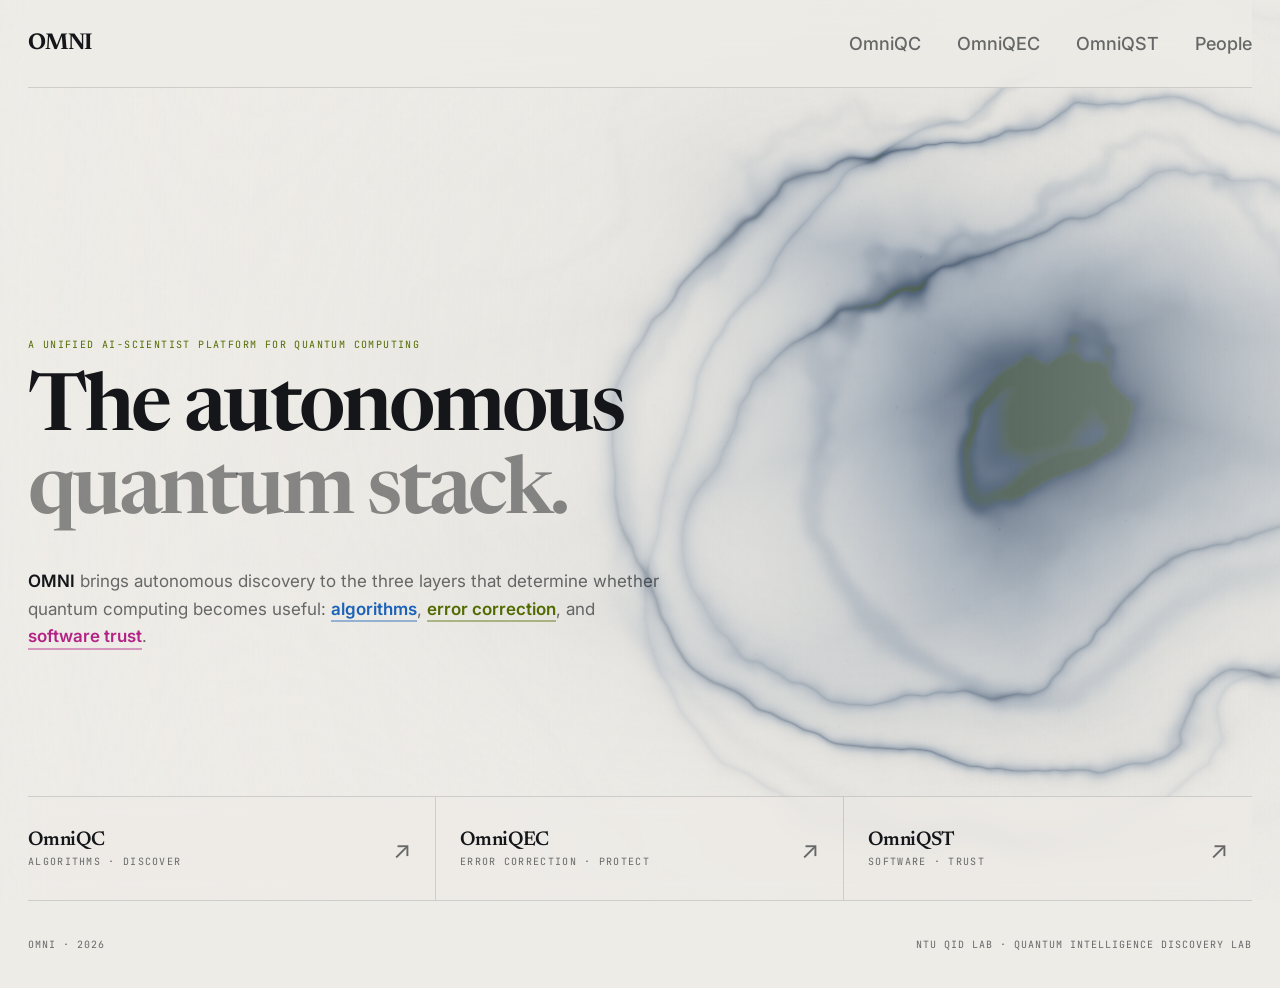
==== index.html @ 1444cb09 "2026-10-28" ====
<!DOCTYPE html>
<html lang="en">
<head>
<meta charset="utf-8">
<meta name="viewport" content="width=device-width, initial-scale=1">
<link rel="preconnect" href="https://fonts.googleapis.com">
<link rel="preconnect" href="https://fonts.gstatic.com" crossorigin>
<link href="https://fonts.googleapis.com/css2?family=Inter:wght@400;500;600;700;800&family=Inter+Tight:wght@400;500;600;700&family=JetBrains+Mono:wght@400;500;600&family=Newsreader:ital,opsz,wght@0,6..72,200..800;1,6..72,200..800&display=swap" rel="stylesheet">
<link rel="stylesheet" href="assets/omni.css">
<title>OMNI — The Autonomous Quantum Stack</title>
<meta name="description" content="OMNI is a unified platform for autonomous discovery across quantum algorithms, error correction, and trustworthy software.">
<meta name="theme-color" content="#eeece7">
<style>
/* index.html — front door only. Everything shared lives in assets/omni.css. */
#gl{position:fixed;inset:0;width:100%;height:100%;z-index:0;display:block}
.vignette{position:fixed;inset:0;pointer-events:none;z-index:1;background:
 radial-gradient(circle at 70% 42%,transparent 0 20%,rgba(238,236,231,.10) 46%,rgba(238,236,231,.72) 100%),
 linear-gradient(90deg,rgba(238,236,231,.94) 0%,rgba(238,236,231,.52) 44%,rgba(238,236,231,.06) 72%,rgba(238,236,231,.34) 100%)}
.noise{position:fixed;inset:0;z-index:2;pointer-events:none;opacity:.035;mix-blend-mode:multiply;
 background-image:url("data:image/svg+xml,%3Csvg viewBox='0 0 200 200' xmlns='http://www.w3.org/2000/svg'%3E%3Cfilter id='n'%3E%3CfeTurbulence type='fractalNoise' baseFrequency='.9' numOctaves='4' stitchTiles='stitch'/%3E%3C/filter%3E%3Crect width='100%25' height='100%25' filter='url(%23n)' opacity='.7'/%3E%3C/svg%3E")}
.shell{z-index:3}
nav{background:rgba(238,236,231,.72)}

.hero{height:calc(100vh - 88px);min-height:640px;position:relative;display:flex;align-items:center}
.hero-copy{width:min(1120px,87vw);transform:translateY(-2vh);will-change:transform}
h1{max-width:15ch}
.sub{font-size:clamp(15px,1.35vw,21px);line-height:1.6;max-width:700px;margin:38px 0 0 4px;
 color:var(--muted);transition:opacity .32s ease,transform .32s ease}
.sub b{color:var(--ink);font-weight:600}
.hero.tip-on .sub{opacity:0;transform:translateY(-8px)}
.sub .w{display:inline-block;opacity:0;transform:translateY(15px);
 animation:wordin .66s cubic-bezier(.2,.8,.2,1) forwards;animation-delay:calc(.40s + var(--i)*.03s)}
@keyframes wordin{to{opacity:1;transform:none}}
.sub .k{position:relative;color:var(--kc);font-weight:600;white-space:nowrap}
.sub .k:after{content:"";position:absolute;left:0;right:0;bottom:-3px;height:1.5px;background:var(--kc);
 opacity:.42;transform:scaleX(0);transform-origin:0 50%;
 animation:underin .7s cubic-bezier(.2,.8,.2,1) forwards;animation-delay:calc(1.05s + var(--ki)*.16s)}
@keyframes underin{to{transform:none}}
.sub .k.qc{--kc:#1b62b8}.sub .k.qec{--kc:#516b00}.sub .k.qst{--kc:#b32385}

.bottom-rail{position:absolute;bottom:0;left:0;right:0;height:104px;border-top:1px solid var(--hair);
 display:grid;grid-template-columns:1fr 1fr 1fr;backdrop-filter:blur(10px);background:rgba(238,236,231,.55)}
.pillar{padding:19px 24px 18px 0;border-right:1px solid var(--hair);display:flex;align-items:center;
 justify-content:space-between;transition:.35s cubic-bezier(.2,.8,.2,1);position:relative;overflow:hidden}
.pillar:before{content:"";position:absolute;inset:0;
 background:linear-gradient(90deg,transparent,color-mix(in srgb,var(--c,var(--accent)) 12%,transparent),transparent);
 transform:translateX(-120%);transition:.7s}
.pillar:hover:before{transform:translateX(120%)}
.pillar:nth-child(2),.pillar:nth-child(3){padding-left:24px}
.pillar:last-child{border-right:0}
.pillar .name{font-family:var(--display);font-size:20px;font-weight:600;letter-spacing:-.03em}
.pillar .desc{font:10px var(--mono);text-transform:uppercase;letter-spacing:.13em;color:var(--muted);margin-top:5px}
.pillar .arr{font-size:24px;color:var(--muted);transition:.3s}
.pillar:hover .arr{color:var(--c);transform:translate(4px,-4px)}
.pillar[data-c=qc]{--c:#1b62b8}.pillar[data-c=qec]{--c:#516b00}.pillar[data-c=qst]{--c:#b32385}
.pillar .line{display:none}
.bottom-rail.focus .pillar{opacity:.38}
.bottom-rail.focus .pillar.hot{opacity:1}
.pillar.hot .name{color:var(--c)}
.pillar.hot .arr{color:var(--c);transform:translate(4px,-4px)}

.rail-tip{position:absolute;left:0;bottom:118px;z-index:4;pointer-events:none;opacity:0;
 transform:translateY(12px);max-width:min(540px,42vw);
 transition:opacity .34s cubic-bezier(.2,.8,.2,1),transform .34s cubic-bezier(.2,.8,.2,1),left .5s cubic-bezier(.2,.8,.2,1)}
.rail-tip.on{opacity:1;transform:none}
.rail-tip q{quotes:none;display:block;font-family:var(--display);font-weight:600;
 font-size:clamp(26px,2.6vw,42px);line-height:1.1;letter-spacing:-.032em;color:var(--ink)}
.rail-tip em{font-style:normal;color:var(--tipc,var(--accent-ink))}

.reveal{opacity:0;transform:translateY(28px);animation:in 1.15s cubic-bezier(.17,.8,.2,1) forwards}
.d1{animation-delay:.12s}.d3{animation-delay:.36s}
@keyframes in{to{opacity:1;transform:none}}

footer{position:relative;z-index:3}

@media(min-width:851px) and (max-height:800px){
 h1{font-size:clamp(56px,6.6vw,96px)}
 .sub{margin-top:28px;font-size:clamp(15px,1.2vw,18px)}
 .eyebrow{margin-bottom:18px}
}
@media(max-width:850px){
 .hero{height:auto;min-height:auto;padding:72px 0 0;display:block}
 .hero-copy{width:100%;transform:none}
 h1{font-size:clamp(48px,13vw,92px)}
 .bottom-rail{position:static;height:auto;grid-template-columns:1fr;margin-top:56px;
  border-top:1px solid var(--hair);background:transparent;backdrop-filter:none}
 .pillar{padding:15px 0!important;border-right:0;border-bottom:1px solid var(--hair)}
 .pillar:last-child{border-bottom:0}
 .rail-tip{display:none}
 .pillar .line{display:block;font-size:12.5px;line-height:1.55;color:var(--muted);margin-top:7px;max-width:36ch}
}
</style>
</head>
<body class="p-home">
<canvas id="gl"></canvas>
<div class="vignette"></div>
<div class="noise"></div>

<div class="shell">
<nav>
  <a class="brand" href="index.html">OMNI</a>
  <div class="navlinks">
    <a href="omniqc.html">OmniQC</a>
    <a href="omniqec.html">OmniQEC</a>
    <a href="omniqst.html">OmniQST</a>
  <a href="people.html">People</a></div>
</nav>

<section class="hero">
  <div class="hero-copy">
    <div class="eyebrow reveal">A unified AI-scientist platform for quantum computing</div>
    <h1 class="reveal d1">The autonomous<br><span class="ghost">quantum stack.</span></h1>
    <p class="sub"><b>OMNI</b> brings autonomous discovery to the three layers that determine whether quantum computing becomes useful: <span class="k qc">algorithms</span>, <span class="k qec">error correction</span>, and <span class="k qst">software trust</span>.</p>
  </div>
  <div class="rail-tip" id="railTip" aria-hidden="true"><q></q></div>

  <div class="bottom-rail reveal d3">
    <a class="pillar" href="omniqc.html" data-c="qc" data-line="&lt;em&gt;Discover&lt;/em&gt; what quantum computers should do.">
      <div><div class="name">OmniQC</div><div class="desc">Algorithms · Discover</div><div class="line">Discover what quantum computers should do.</div></div><div class="arr">↗</div>
    </a>
    <a class="pillar" href="omniqec.html" data-c="qec" data-line="&lt;em&gt;Protect&lt;/em&gt; how they do it.">
      <div><div class="name">OmniQEC</div><div class="desc">Error Correction · Protect</div><div class="line">Protect how they do it.</div></div><div class="arr">↗</div>
    </a>
    <a class="pillar" href="omniqst.html" data-c="qst" data-line="&lt;em&gt;Trust&lt;/em&gt; everything in between.">
      <div><div class="name">OmniQST</div><div class="desc">Software · Trust</div><div class="line">Trust everything in between.</div></div><div class="arr">↗</div>
    </a>
  </div>
</section>

<footer>
  <span>OMNI · 2026</span>
  <span class="lab"><img class="ntu" src="assets/ntu-logo.svg" alt="Nanyang Technological University" onerror="this.remove()">NTU QID Lab · Quantum Intelligence Discovery Lab</span>
</footer>
</div>

<script>
const canvas = document.getElementById('gl');
const gl = canvas.getContext('webgl', {antialias:false, alpha:false});
if (!gl) document.body.classList.add('no-webgl');

const vert = `
attribute vec2 p;
void main(){gl_Position=vec4(p,0.,1.);}
`;

const frag = `
precision highp float;
uniform vec2 r;
uniform float t;
uniform vec2 m;
uniform float s;

#define PI 3.14159265359

float hash(vec2 p){
  p=fract(p*vec2(123.34,456.21));
  p+=dot(p,p+45.32);
  return fract(p.x*p.y);
}
float noise(vec2 p){
  vec2 i=floor(p),f=fract(p);
  f=f*f*(3.-2.*f);
  return mix(mix(hash(i),hash(i+vec2(1,0)),f.x),
             mix(hash(i+vec2(0,1)),hash(i+vec2(1,1)),f.x),f.y);
}
float fbm(vec2 p){
  float v=0.,a=.5;
  mat2 q=mat2(.8,-.6,.6,.8);
  for(int i=0;i<5;i++){v+=a*noise(p);p=q*p*2.03+.13;a*=.5;}
  return v;
}
float sdRing(vec2 p,float ra,float rb){
  return abs(length(p)-ra)-rb;
}
// Light surface: we no longer accumulate light onto black. We build an ink
// DENSITY and lay it onto paper, so the field darkens the page instead of
// glowing out of it. tint() is the colour the ink takes at a given density.
const vec3 PAPER = vec3(.933,.925,.906);   // #eeece7
vec3 tint(float x){
  vec3 washed = vec3(.60,.62,.63);         // faint warm grey at the edges
  vec3 mid    = vec3(.30,.40,.52);         // slate blue through the body
  vec3 deep   = vec3(.10,.20,.33);         // deepest folds
  vec3 brand  = vec3(.29,.36,.02);         // olive, only at the peaks
  vec3 a=mix(washed,mid,smoothstep(.05,.45,x));
  a=mix(a,deep,smoothstep(.45,.86,x));
  a=mix(a,brand,smoothstep(.88,1.,x)*.38);
  return a;
}
void main(){
  vec2 uv=(gl_FragCoord.xy-.5*r.xy)/r.y;
  vec2 mouse=(m-.5)*vec2(r.x/r.y,1.0);
  float tt=t*.16;

  // spatial focus on the right side
  vec2 c=vec2(.46,.02)+mouse*.12;
  vec2 p=uv-c;

  // refractive flow field
  float n1=fbm(p*2.2+vec2(tt,-tt*.6));
  float n2=fbm(p*4.1+vec2(-tt*.7,tt*.9));
  vec2 warp=vec2(n1-.5,n2-.5)*.16;
  vec2 q=p+warp;

  // volumetric aurora
  float aura=0.;
  for(int i=0;i<5;i++){
    float fi=float(i);
    vec2 qq=q;
    qq.y += sin(qq.x*(2.2+fi*.32)+tt*(1.4+fi*.22)+fi)*(.11+.018*fi);
    float band=exp(-abs(qq.y+(.18-fi*.075))*7.5);
    aura += band*(.12+.03*fi);
  }
  aura*=.55+.65*n1;

  // nested luminous ellipses / quantum orbits
  vec2 e=q;
  e.x*=.72;
  float ang=tt*.55;
  mat2 rot=mat2(cos(ang),-sin(ang),sin(ang),cos(ang));
  e=rot*e;
  float ring1=exp(-abs(length(e)-.36)*115.);
  float ring2=exp(-abs(length(e*vec2(.78,1.18))-.25)*125.);
  float ring3=exp(-abs(length((rot*vec2(q.y,q.x))*vec2(.9,1.25))-.47)*105.);

  // bright singular core
  float core=exp(-length(q)*7.3);
  float halo=exp(-length(q)*2.3);

  // interference filaments
  float fil=sin((length(q+warp*.7)*31.0) - tt*8. + n2*5.);
  fil=pow(max(0.,fil),10.)*exp(-length(q)*1.9);

  // sparse depth particles
  float stars=0.;
  vec2 suv=uv*vec2(1.25,1.);
  for(int j=0;j<3;j++){
    float fj=float(j);
    vec2 cell=floor(suv*(10.+fj*5.));
    vec2 gv=fract(suv*(10.+fj*5.))-.5;
    float h=hash(cell+fj*17.);
    vec2 off=vec2(hash(cell+3.1),hash(cell+7.7))-.5;
    float d=length(gv-off*.72);
    float blink=.55+.45*sin(t*(.45+h)+h*20.);
    stars+=smoothstep(.04,.0,d)*step(.82,h)*blink*(.22+.16*fj);
  }

  float density=clamp(aura+ring1*.55+ring2*.35+ring3*.24+core*.7+fil*.22,0.,1.);
  density += halo*.10 + stars*.13;
  density = clamp(density,0.,1.);
  density = pow(density,1.22);              // hold the paper open in the mid-tones

  // clear the left for typography: fade the ink out, do not darken it
  float leftMask=smoothstep(-.72,.30,uv.x);
  density *= mix(.04,1.,leftMask);

  // scroll-driven deconstruction
  float fade=1.-smoothstep(.0,1.1,s);
  density *= .70+.30*fade;

  // vignette now bleeds back to paper at the edges
  float vig=1.-smoothstep(.42,1.10,length(uv*vec2(.78,1.)));
  density *= .28+.72*vig;

  vec3 col=mix(PAPER,tint(density),density*.86);
  col=pow(col,vec3(1.02));                  // a touch of contrast, no HDR curve

  gl_FragColor=vec4(col,1.);
}
`;

function compile(type, src){
  const sh=gl.createShader(type); gl.shaderSource(sh,src); gl.compileShader(sh);
  if(!gl.getShaderParameter(sh,gl.COMPILE_STATUS)) console.error(gl.getShaderInfoLog(sh));
  return sh;
}
const prog=gl.createProgram();
gl.attachShader(prog,compile(gl.VERTEX_SHADER,vert));
gl.attachShader(prog,compile(gl.FRAGMENT_SHADER,frag));
gl.linkProgram(prog); gl.useProgram(prog);

const buf=gl.createBuffer();
gl.bindBuffer(gl.ARRAY_BUFFER,buf);
gl.bufferData(gl.ARRAY_BUFFER,new Float32Array([-1,-1,1,-1,-1,1,-1,1,1,-1,1,1]),gl.STATIC_DRAW);
const pos=gl.getAttribLocation(prog,'p');
gl.enableVertexAttribArray(pos); gl.vertexAttribPointer(pos,2,gl.FLOAT,false,0,0);

const ur=gl.getUniformLocation(prog,'r'), ut=gl.getUniformLocation(prog,'t'), um=gl.getUniformLocation(prog,'m'), us=gl.getUniformLocation(prog,'s');
let mx=.5,my=.5,tx=.5,ty=.5,start=performance.now();

function resize(){
  const d=Math.min(devicePixelRatio||1,1.8);
  canvas.width=innerWidth*d; canvas.height=innerHeight*d;
  canvas.style.width=innerWidth+'px'; canvas.style.height=innerHeight+'px';
  gl.viewport(0,0,canvas.width,canvas.height);
}
resize(); addEventListener('resize',resize);
addEventListener('pointermove',e=>{tx=e.clientX/innerWidth; ty=1-e.clientY/innerHeight;});

function render(now){
  mx+=(tx-mx)*.035; my+=(ty-my)*.035;
  gl.uniform2f(ur,canvas.width,canvas.height);
  gl.uniform1f(ut,(now-start)/1000);
  gl.uniform2f(um,mx,my);
  gl.uniform1f(us,scrollY/innerHeight);
  gl.drawArrays(gl.TRIANGLES,0,6);
  requestAnimationFrame(render);
}
requestAnimationFrame(render);

// ---- lead paragraph: stagger each word in ----
(function(){
  const sub=document.querySelector('.sub');
  if(!sub) return;
  if(matchMedia('(prefers-reduced-motion: reduce)').matches) return;
  const out=[]; let i=0, ki=0;
  [...sub.childNodes].forEach(node=>{
    if(node.nodeType===3){
      node.data.split(/(\s+)/).forEach(tok=>{
        if(!tok) return;
        if(/^\s+$/.test(tok)){ out.push(document.createTextNode(tok)); return; }
        const w=document.createElement('span');
        w.className='w'; w.style.setProperty('--i',i++); w.textContent=tok;
        out.push(w);
      });
    } else {
      const w=document.createElement('span');
      w.className='w'; w.style.setProperty('--i',i++);
      if(node.classList && node.classList.contains('k')) node.style.setProperty('--ki',ki++);
      w.appendChild(node.cloneNode(true));
      out.push(w);
    }
  });
  sub.replaceChildren(...out);
})();

// ---- rail: hover reveals what each direction is for ----
(function(){
  const rail=document.querySelector('.bottom-rail');
  const tip=document.getElementById('railTip');
  if(!rail||!tip) return;
  const q=tip.querySelector('q');
  const pillars=[...rail.querySelectorAll('.pillar')];
  const hero=document.querySelector('.hero');
  let active=null;

  function place(p){
    const host=tip.offsetParent||document.querySelector('.hero');
    const hr=host.getBoundingClientRect(), pr=p.getBoundingClientRect();
    const max=hr.width-tip.offsetWidth;
    tip.style.left=Math.max(0,Math.min(pr.left-hr.left,max))+'px';
  }
  function show(p){
    if(active===p) return;
    active=p;
    q.innerHTML=p.dataset.line||'';
    tip.style.setProperty('--tipc',getComputedStyle(p).getPropertyValue('--c').trim()||'var(--accent)');
    pillars.forEach(x=>x.classList.toggle('hot',x===p));
    rail.classList.add('focus');
    hero.classList.add('tip-on');
    place(p);                      // measure once text is in
    requestAnimationFrame(()=>{ place(p); tip.classList.add('on'); });
  }
  function hide(){
    active=null;
    tip.classList.remove('on');
    rail.classList.remove('focus');
    hero.classList.remove('tip-on');
    pillars.forEach(x=>x.classList.remove('hot'));
  }
  if(matchMedia('(hover:hover)').matches){
    pillars.forEach(p=>{
      p.addEventListener('pointerenter',()=>show(p));
      p.addEventListener('focus',()=>show(p));
    });
    rail.addEventListener('pointerleave',hide);
    rail.addEventListener('focusout',e=>{ if(!rail.contains(e.relatedTarget)) hide(); });
  }
  addEventListener('resize',()=>{ if(active) place(active); },{passive:true});
})();

// premium parallax and scroll choreography
let raf=false;
addEventListener('scroll',()=>{
  if(raf)return; raf=true;
  requestAnimationFrame(()=>{
    const y=scrollY, vh=innerHeight;
    const hero=document.querySelector('.hero-copy');
    // on the stacked mobile layout the rail sits in normal flow, so parallax
    // would drag the copy over it — leave the hero alone there.
    if (matchMedia('(max-width:850px)').matches) {
      hero.style.transform=''; hero.style.opacity=''; raf=false; return;
    }
    hero.style.transform=`translate3d(0,${Math.min(y*.11,58)-vh*.02}px,0) scale(${1-Math.min(y/vh,.6)*.025})`;
    hero.style.opacity=String(Math.max(.12,1-y/(vh*.95)));
    raf=false;
  });
});
</script>
</body>
</html>
---- assets/omni.css ----
/* ==========================================================================
   OMNI — shared design system (light).
   One file for every page. Page-unique layout stays inline in that page.

   Surface is paper #eeece7 with white cards floating on it. Accents are
   re-derived for this surface: the dark-theme values do not survive the flip
   (the lime sat at 1.05:1 on paper — invisible). Two accent tokens per pillar:
     --accent      marks, fills, borders, chart geometry   (>=3:1 vs paper)
     --accent-ink  small text and links                    (>=4.5:1, AA body)
   ========================================================================== */

:root{
  --paper:#eeece7;
  --card:#ffffff;
  --card-2:#faf9f6;
  --ink:#14161a;
  --muted:rgba(20,22,26,.62);      /* 4.79:1 on paper — AA body */
  --faint:rgba(20,22,26,.46);
  --hair:rgba(20,22,26,.14);
  --hair-2:rgba(20,22,26,.08);
  --dim:#7f8a99;                   /* de-emphasis chart mark, 3.0:1 on paper */
  --grid:rgba(20,22,26,.12);

  /* default accent = OmniQC blue; page classes below override */
  --accent:#1f6fce; --accent-ink:#1b62b8; --accent-rgb:31,111,206;

  --sans:"Inter",ui-sans-serif,-apple-system,BlinkMacSystemFont,"Segoe UI",sans-serif;
  --display:"Inter Tight","Inter",ui-sans-serif,system-ui,sans-serif;
  --serif:"Newsreader",Georgia,serif;
  --mono:"JetBrains Mono","SFMono-Regular",Consolas,monospace;

  --shadow:0 1px 2px rgba(20,22,26,.04), 0 8px 24px rgba(20,22,26,.05);
}
.p-qc  { --accent:#1f6fce; --accent-ink:#1b62b8; --accent-rgb:31,111,206; }
.p-qec { --accent:#5c7a00; --accent-ink:#516b00; --accent-rgb:92,122,0;   }
.p-qst { --accent:#c0268f; --accent-ink:#b32385; --accent-rgb:192,38,143; }
/* the home page keeps the serif as its signature — the front door is the one
   place a serif still means something once the subpages went all-sans */
.p-home{ --accent:#5c7a00; --accent-ink:#516b00; --accent-rgb:92,122,0;
         --display:"Newsreader",Georgia,serif; }
/* lab pages: brand accent, but all-sans like every other subpage */
.p-lab { --accent:#5c7a00; --accent-ink:#516b00; --accent-rgb:92,122,0; }

*{box-sizing:border-box}
html{scroll-behavior:smooth}
html,body{margin:0;background:var(--paper);color:var(--ink);
  font-family:var(--sans);overflow-x:hidden;font-optical-sizing:auto;
  -webkit-font-smoothing:antialiased}
a{color:inherit;text-decoration:none}
:focus-visible{outline:2px solid var(--accent);outline-offset:3px}

.shell{width:min(1560px,calc(100vw - 56px));margin:auto;position:relative;z-index:2}

/* ---------- nav ---------- */
nav{height:88px;display:flex;align-items:center;justify-content:space-between;
  border-bottom:1px solid var(--hair);position:sticky;top:0;z-index:10;
  background:rgba(238,236,231,.82);backdrop-filter:blur(18px)}
.brand{font-family:var(--display);font-size:23px;font-weight:700;letter-spacing:-.04em}
.navlinks{display:flex;gap:36px;font-size:18px;font-weight:500;color:var(--muted)}
.navlinks a:hover{color:var(--ink)}
.navlinks .active{color:var(--ink);font-weight:600}

/* ---------- sticky section tabs ---------- */
.tabs{display:flex;gap:0;border-bottom:1px solid var(--hair);overflow-x:auto;
  position:sticky;top:88px;z-index:9;background:rgba(238,236,231,.92);backdrop-filter:blur(18px)}
/* Tabs are the page's real navigation now, so they read as type, not as a
   control strip: the display face at reading size, sentence case, no tracking.
   Weight stays 500 in every state — bolding the active tab would change its
   width and shift the whole bar. */
.tabs a,.tabs button{padding:18px 24px;font:500 16px/1.2 var(--display);letter-spacing:-.006em;
  color:var(--muted);white-space:nowrap;border:0;border-right:1px solid var(--hair);
  border-bottom:2px solid transparent;background:transparent;cursor:pointer;
  text-transform:none;transition:color .18s ease,background .18s ease}
.tabs a:hover,.tabs button:hover{color:var(--ink);background:rgba(var(--accent-rgb),.06)}
.tabs a.active,.tabs button.active{color:var(--accent-ink);border-bottom-color:var(--accent);background:var(--card)}
.tabs button:focus-visible{outline:2px solid var(--accent);outline-offset:-3px}
/* panels are swapped in place, never scrolled to */
[hidden]{display:none!important}
[role=tabpanel]:focus{outline:none}

section{scroll-margin-top:150px}
.platform{padding:78px 0 92px}

/* ---------- section heads ---------- */
/* The numbered gutter labels (01 / About …) are gone — the tab bar names each
   panel, so they were saying it twice. Heads are flush left with the hero. */
.section-head{display:block;margin-bottom:44px}
.section-head h2{font-family:var(--display);font-size:clamp(38px,4.2vw,62px);
  line-height:1.1;letter-spacing:-.03em;font-weight:600;margin:0;max-width:22ch}
.section-head p{font-size:14.5px;line-height:1.65;color:var(--muted);max-width:74ch;margin:22px 0 0}
.section-head p b{color:var(--ink);font-weight:600}

/* ---------- type ---------- */
h1{font-family:var(--display);font-weight:600;font-size:clamp(56px,6.2vw,104px);
  line-height:1.04;letter-spacing:-.038em;margin:0}
h1 .ghost{color:rgba(20,22,26,.48)}   /* 3.09:1 — AA large text; .26 measured 1.75:1 */
.eyebrow{font:10px var(--mono);letter-spacing:.14em;text-transform:uppercase;
  color:var(--accent-ink);margin-bottom:20px}
.eyebrow a{color:var(--accent-ink);border-bottom:1px solid rgba(var(--accent-rgb),.35)}

/* ---------- buttons ---------- */
.btn{display:inline-flex;align-items:center;gap:10px;padding:14px 22px;font:11px var(--mono);
  letter-spacing:.09em;text-transform:uppercase;border:1px solid var(--hair);
  background:var(--card);transition:.2s;box-shadow:var(--shadow)}
.btn.solid{background:var(--accent);color:#fff;border-color:var(--accent);font-weight:600}
.btn.solid:hover{filter:brightness(1.08)}
.btn.ghost:hover{border-color:var(--accent);color:var(--accent-ink)}

/* ---------- cards & grids ---------- */
.modules{display:grid;grid-template-columns:repeat(3,1fr);gap:16px}
.module{min-height:240px;padding:28px;background:var(--card);border:1px solid var(--hair);
  border-radius:4px;display:flex;flex-direction:column;justify-content:space-between;
  box-shadow:var(--shadow);transition:.24s}
a.module:hover{transform:translateY(-2px);border-color:var(--accent)}
.module .k{font:10px var(--mono);text-transform:uppercase;letter-spacing:.12em;color:var(--muted)}
.module h3{font-family:var(--display);font-size:30px;font-weight:600;line-height:1.12;
  letter-spacing:-.028em;margin:0 0 12px}
.module p{font-size:12.5px;line-height:1.6;color:var(--muted);max-width:36ch;margin:0}
.module .go{margin-top:22px;font:11px var(--mono);color:var(--accent-ink)}

/* process strip */
.scheme{display:grid;grid-template-columns:repeat(6,1fr);gap:1px;background:var(--hair);
  border:1px solid var(--hair);border-radius:4px;overflow:hidden}
.step{min-height:178px;padding:22px;background:var(--card);transition:.25s}
.step:hover{background:rgba(var(--accent-rgb),.05)}
.step .num{font:10px var(--mono);color:var(--accent-ink);margin-bottom:42px}
.step h3{font-size:15.5px;letter-spacing:-.02em;margin:0 0 8px;font-weight:600}
.step p{font-size:11.5px;line-height:1.5;color:var(--muted);margin:0}

/* validation checklist */
.checks{display:grid;grid-template-columns:repeat(3,1fr);gap:1px;background:var(--hair);
  border:1px solid var(--hair);border-radius:4px;overflow:hidden}
.check{padding:24px 26px;background:var(--card);display:grid;grid-template-columns:22px 1fr;gap:14px;align-items:start}
.check .mk{width:18px;height:18px;border:1px solid var(--accent);border-radius:50%;
  display:grid;place-items:center;font-size:9px;color:var(--accent-ink);margin-top:2px}
.check h4{font-size:15px;letter-spacing:-.02em;margin:0 0 7px;font-weight:600}
.check p{font-size:12px;line-height:1.58;color:var(--muted);margin:0}
.check code{font:11px var(--mono);color:var(--ink)}

/* roadmap */
.roadmap{display:grid;grid-template-columns:repeat(4,1fr);gap:1px;background:var(--hair);
  border:1px solid var(--hair);border-radius:4px;overflow:hidden}
.road{min-height:172px;padding:22px;background:var(--card)}
.road .phase{font:9px var(--mono);color:var(--accent-ink);text-transform:uppercase;letter-spacing:.1em}
.road h4{font-size:15px;margin:40px 0 8px;font-weight:600;letter-spacing:-.02em}
.road p{font-size:11.5px;line-height:1.55;color:var(--muted);margin:0}

/* ---------- tables ---------- */
.tablewrap{border:1px solid var(--hair);border-radius:4px;overflow:auto;background:var(--card);box-shadow:var(--shadow)}
.table{min-width:900px}
.tr{display:grid;padding:0 18px;border-bottom:1px solid var(--hair-2);align-items:center;min-height:54px}
.tr:last-child{border-bottom:0}
.tr.head{font:9px var(--mono);text-transform:uppercase;letter-spacing:.1em;color:var(--muted);
  background:var(--card-2);border-bottom:1px solid var(--hair)}
.tr:not(.head){font-size:12.5px}
.tr:not(.head):hover,.tr.lit{background:rgba(var(--accent-rgb),.07)}
.rank{font-family:var(--mono);color:var(--accent-ink)}
.tr .num{font-variant-numeric:tabular-nums}
.tr .who{display:flex;align-items:center;gap:10px}
.tr .dot{width:9px;height:9px;border-radius:50%;flex:none}
.tr .tagme{font:9px var(--mono);letter-spacing:.1em;text-transform:uppercase;color:var(--accent-ink);
  border:1px solid rgba(var(--accent-rgb),.45);padding:2px 6px;border-radius:2px}
.sortbtn{all:unset;cursor:pointer;display:inline-flex;align-items:center;gap:5px}
.sortbtn:focus-visible{outline:2px solid var(--accent);outline-offset:3px}
.sortbtn .car{opacity:0}
.sortbtn[aria-sort]:not([aria-sort=none]) .car{opacity:1;color:var(--accent-ink)}

/* ---------- code ---------- */
.codebox{border:1px solid var(--hair);border-radius:4px;background:#1b1e24;color:#e6e8ec;
  padding:20px 22px;font:11.5px/1.75 var(--mono);overflow:auto}
.codebox .c{color:rgba(230,232,236,.55)}
.codebox .a{color:#9cc7ff}

/* ---------- chart primitives ---------- */
.chartcard{border:1px solid var(--hair);border-radius:4px;background:var(--card);box-shadow:var(--shadow)}
.chartbar{display:flex;justify-content:space-between;align-items:center;gap:18px;flex-wrap:wrap;
  padding:18px 22px;border-bottom:1px solid var(--hair)}
.chartbar .ttl{font:10px var(--mono);letter-spacing:.12em;text-transform:uppercase;color:var(--muted)}
.key{display:flex;gap:20px;flex-wrap:wrap;font:10px var(--mono);letter-spacing:.06em;color:var(--muted)}
.key span{display:inline-flex;align-items:center;gap:8px}
.key i{width:10px;height:10px;border-radius:50%;display:inline-block}
.plotwrap{position:relative;padding:18px 22px 10px;overflow-x:auto;overflow-y:hidden}
svg.plot{width:100%;height:auto;display:block;overflow:visible;touch-action:pan-y}
svg.plot text{font-family:var(--mono);font-size:11px;fill:var(--muted)}
svg.plot .axttl{font-family:var(--sans);font-size:12px;fill:var(--ink);opacity:.8}
svg.plot .grid{stroke:var(--grid);stroke-width:1}
svg.plot .hit{fill:transparent;cursor:pointer}
svg.plot .mk,svg.plot .ptlab,svg.plot .front,svg.plot .rec,svg.plot .grid,svg.plot .better{pointer-events:none}
svg.plot .front,svg.plot .rec{fill:none;stroke:var(--accent);stroke-width:2;stroke-linejoin:round;stroke-linecap:round}
svg.plot .ptlab{font-family:var(--sans);font-size:12.5px;font-weight:500;fill:var(--ink)}
svg.plot .ptlab.dimlab{fill:var(--muted)}
svg.plot .lbl{font-family:var(--sans);font-size:12px;font-weight:600;fill:var(--ink)}
svg.plot g.on .mk{stroke:var(--ink);stroke-width:2.5}
svg.plot .hit:focus-visible+.mk{stroke:var(--ink);stroke-width:2.5}
svg.plot g.on .ptlab{opacity:0}
svg.plot .better{fill:var(--accent);opacity:.6;font-family:var(--mono);font-size:10px;letter-spacing:.1em}
.tip{position:absolute;pointer-events:none;opacity:0;transform:translateY(4px);
  transition:opacity .14s ease,transform .14s ease;background:var(--card);
  border:1px solid var(--accent);border-radius:3px;padding:12px 14px;min-width:180px;z-index:5;
  box-shadow:0 12px 34px rgba(20,22,26,.16)}
.tip.on{opacity:1;transform:none}
.tip .nm{display:flex;align-items:center;gap:8px;font:9px var(--mono);letter-spacing:.11em;
  text-transform:uppercase;color:var(--muted);margin-bottom:10px}
.tip .nm i{width:14px;height:3px;border-radius:2px;flex:none}
.tip dl{margin:0;display:grid;grid-template-columns:auto auto;gap:7px 18px;align-items:baseline}
.tip dt{font:9px var(--mono);letter-spacing:.09em;text-transform:uppercase;color:var(--muted)}
.tip dd{margin:0;justify-self:end;font-size:15px;font-weight:600;letter-spacing:-.01em;font-variant-numeric:tabular-nums}
.note{display:block;padding:15px 22px;border-top:1px solid var(--hair);font-size:11.5px;
  line-height:1.62;color:var(--muted)}
.note b{color:var(--ink);font-weight:600}
.note code{font:10.5px var(--mono);color:var(--ink)}
.note a{color:var(--accent-ink);border-bottom:1px solid rgba(var(--accent-rgb),.35)}
.figcap{font:10px var(--mono);letter-spacing:.1em;text-transform:uppercase;color:var(--muted);padding:0 26px 16px}

/* ---------- status panel ---------- */
.statusbox{width:min(100%,440px);border:1px solid var(--hair);border-radius:4px;
  background:var(--card);padding:24px;box-shadow:var(--shadow)}
.statusbox .topline{display:flex;justify-content:space-between;font:10px var(--mono);
  letter-spacing:.1em;text-transform:uppercase;color:var(--muted);margin-bottom:20px}
.statusdot{display:inline-block;width:7px;height:7px;border-radius:50%;background:var(--accent);margin-right:8px}
.statusbox p{font-size:12px;line-height:1.55;margin:0;color:var(--muted)}
.figs{display:flex;gap:34px;margin-bottom:18px}
.fig .v{font-family:var(--display);font-weight:600;font-size:34px;letter-spacing:-.035em;line-height:1}
.fig .l{font:9px var(--mono);text-transform:uppercase;letter-spacing:.12em;color:var(--muted);margin-top:8px}

/* ---------- footer ---------- */
footer{height:88px;border-top:1px solid var(--hair);display:flex;align-items:center;
  justify-content:space-between;color:var(--muted);font:10px var(--mono);
  text-transform:uppercase;letter-spacing:.1em}
.lab{display:inline-flex;align-items:center;gap:11px}
.ntu{height:20px;width:auto;opacity:.95;flex:none}

/* ---------- responsive ---------- */
/* an 8-tab bar at full size just overflows 1024px — tighten rather than scroll */
@media(max-width:1200px){ .tabs a,.tabs button{padding:16px 19px;font-size:15px} }

@media(max-width:980px){
  .shell{width:calc(100vw - 28px)}
  .navlinks{display:none}
  .modules{grid-template-columns:1fr 1fr}
  .scheme{grid-template-columns:repeat(2,1fr)}
  .checks{grid-template-columns:1fr}
  .roadmap{grid-template-columns:1fr 1fr}
}
@media(max-width:640px){
  .modules,.scheme,.roadmap{grid-template-columns:1fr}
  .tabs{top:88px}
  .figs{gap:24px}
}
@media(max-width:860px){ svg.plot{min-width:700px} }
@media(prefers-reduced-motion:reduce){*{animation:none!important;transition:none!important}}

/* ==========================================================================
   Subpage components (shared by omniqc / omniqc-reproduction / omniqec /
   omniqst / people). index.html overrides .hero with its own inline rules.
   ========================================================================== */
.hero{padding:88px 0 52px;display:grid;grid-template-columns:1.12fr .88fr;gap:64px;align-items:end}
.hero p{font-size:17px;line-height:1.62;color:var(--muted);max-width:660px;margin:32px 0 0}
.hero p b{color:var(--ink);font-weight:600}
.hero-side{display:flex;justify-content:flex-end;align-items:flex-end}
.ctas{display:flex;gap:12px;flex-wrap:wrap;margin-top:32px}
.statusbox .big{font-family:var(--display);font-size:30px;font-weight:600;line-height:1.14;
  letter-spacing:-.03em;margin-bottom:16px}

/* working-surface console */
.console{border:1px solid var(--hair);border-radius:4px;background:var(--card);box-shadow:var(--shadow);
  display:grid;grid-template-columns:.38fr .62fr;min-height:440px;overflow:hidden}
.sidebar{border-right:1px solid var(--hair);padding:26px;background:var(--card-2)}
.sidebar h3{font:11px var(--mono);text-transform:uppercase;letter-spacing:.12em;margin:0 0 26px;color:var(--muted)}
.field{margin-bottom:20px}
.field label{display:block;font:9px var(--mono);text-transform:uppercase;letter-spacing:.12em;color:var(--muted);margin-bottom:8px}
.input{border:1px solid var(--hair);border-radius:3px;padding:11px 12px;font:11px var(--mono);
  color:var(--ink);background:var(--card);display:flex;justify-content:space-between}
.runbtn{margin-top:26px;background:var(--accent);color:#fff;padding:13px 15px;text-align:center;
  border-radius:3px;font:11px var(--mono);font-weight:600;letter-spacing:.06em}
.workspace{padding:24px}
.workspace .bar{display:flex;justify-content:space-between;align-items:center;border-bottom:1px solid var(--hair);
  padding-bottom:16px;margin-bottom:20px;font:10px var(--mono);color:var(--muted)}
.pipeline{display:grid;gap:8px}
.task{display:grid;grid-template-columns:28px 1fr auto;gap:12px;align-items:center;padding:12px 0;
  border-bottom:1px solid var(--hair-2)}
.task:last-child{border-bottom:0}
.task .tick{width:18px;height:18px;border:1px solid var(--hair);border-radius:50%;display:grid;
  place-items:center;font-size:9px;color:var(--accent-ink)}
.task b{font-size:12.5px;font-weight:600}
.task small{display:block;color:var(--muted);font:10px var(--mono);margin-top:4px}
.task .state{font:9px var(--mono);text-transform:uppercase;color:var(--accent-ink)}

/* call-to-action band */
.cta{border:1px solid var(--hair);border-radius:4px;background:var(--card);box-shadow:var(--shadow);
  padding:34px 30px;display:grid;grid-template-columns:1.3fr .7fr;gap:40px;align-items:center}
.cta h3{font-family:var(--display);font-size:32px;font-weight:600;line-height:1.12;letter-spacing:-.03em;margin:0 0 12px}
.cta p{font-size:13px;line-height:1.65;color:var(--muted);margin:0;max-width:58ch}
.soonpill{display:inline-flex;align-items:center;gap:9px;border:1px solid var(--accent);border-radius:3px;
  padding:9px 14px;font:10px var(--mono);letter-spacing:.11em;text-transform:uppercase;color:var(--accent-ink)}

/* two-track split */
.branches{display:grid;grid-template-columns:1fr 1fr;gap:16px}
.branch{padding:32px 30px 28px;background:var(--card);border:1px solid var(--hair);border-radius:4px;
  box-shadow:var(--shadow);display:flex;flex-direction:column;min-height:280px;transition:.24s}
a.branch:hover{transform:translateY(-2px);border-color:var(--accent)}
.branch .k{font:10px var(--mono);letter-spacing:.12em;text-transform:uppercase;color:var(--accent-ink)}
.branch h3{font-family:var(--display);font-size:34px;font-weight:600;line-height:1.1;letter-spacing:-.032em;margin:16px 0 12px}
.branch p{font-size:13px;line-height:1.65;color:var(--muted);margin:0;max-width:44ch}
.branch .go{margin-top:auto;padding-top:24px;font:11px var(--mono);letter-spacing:.08em;color:var(--accent-ink)}

/* challenge index rows */
.clist{border-top:1px solid var(--hair)}
.crow{display:grid;grid-template-columns:.9fr 126px 1.5fr 132px;gap:30px;align-items:center;
  padding:26px 8px;border-bottom:1px solid var(--hair);transition:.22s}
a.crow:hover{background:var(--card);padding-left:18px;padding-right:18px;box-shadow:var(--shadow)}
.crow .nm{font-family:var(--display);font-size:21px;letter-spacing:-.03em;font-weight:600}
.crow .nm small{display:block;font:10px var(--mono);letter-spacing:.1em;text-transform:uppercase;
  color:var(--muted);margin-top:7px;font-weight:400;letter-spacing:.1em}
.crow .de{font-size:12.5px;line-height:1.62;color:var(--muted)}
.badge{justify-self:start;font:9px var(--mono);letter-spacing:.12em;text-transform:uppercase;padding:6px 10px;
  border:1px solid var(--hair);border-radius:2px;color:var(--muted);white-space:nowrap;background:var(--card)}
.badge.open{color:var(--accent-ink);border-color:var(--accent)}
.badge.open i{display:inline-block;width:6px;height:6px;border-radius:50%;background:var(--accent);margin-right:7px}
.crow .act{justify-self:end;font:11px var(--mono);letter-spacing:.08em;color:var(--accent-ink);white-space:nowrap}
.crow.soon .act{color:var(--muted)}

/* featured case study */
.case{border:1px solid var(--hair);border-radius:4px;background:var(--card);box-shadow:var(--shadow);
  display:grid;grid-template-columns:.72fr 1.28fr;overflow:hidden}
.caseinfo{padding:34px 32px;border-right:1px solid var(--hair);background:var(--card-2);
  display:flex;flex-direction:column;justify-content:space-between}
.caseinfo .k{font:10px var(--mono);letter-spacing:.12em;text-transform:uppercase;color:var(--muted)}
.hero-fig{font-family:var(--display);font-weight:600;font-size:clamp(46px,4.8vw,68px);
  letter-spacing:-.045em;line-height:1;margin:26px 0 0}
.hero-fig small{display:block;font-family:var(--mono);font-size:10.5px;font-weight:400;letter-spacing:.1em;
  text-transform:uppercase;color:var(--muted);margin-top:14px;line-height:1.65}
.caseinfo h3{font-family:var(--display);font-size:27px;font-weight:600;line-height:1.14;
  letter-spacing:-.03em;margin:28px 0 10px}
.caseinfo p{font-size:12.5px;line-height:1.62;color:var(--muted);margin:0 0 22px;max-width:42ch}
.casechart{padding:22px 26px 12px;position:relative;overflow-x:auto;overflow-y:hidden}

/* propose / setup */
.setup{display:grid;grid-template-columns:1fr 1.15fr;gap:40px;align-items:start}
.steps{display:grid}
.stepr{display:grid;grid-template-columns:34px 1fr;gap:16px;padding:20px 0;border-bottom:1px solid var(--hair);align-items:start}
.stepr .n{font:10px var(--mono);color:var(--accent-ink);padding-top:3px}
.stepr h4{font-size:15px;margin:0 0 6px;font-weight:600;letter-spacing:-.02em}
.stepr p{font-size:12px;line-height:1.6;color:var(--muted);margin:0}

/* hero stat grid */
.statgrid{width:min(100%,460px);border:1px solid var(--hair);border-radius:4px;background:var(--card);
  box-shadow:var(--shadow);display:grid;grid-template-columns:1fr 1fr;overflow:hidden}
.statgrid div{padding:22px}
.statgrid div:nth-child(odd){border-right:1px solid var(--hair)}
.statgrid div:nth-child(-n+2){border-bottom:1px solid var(--hair)}
.statgrid .v{font-family:var(--display);font-weight:600;font-size:29px;letter-spacing:-.035em;line-height:1}
.statgrid .l{font:9px var(--mono);text-transform:uppercase;letter-spacing:.12em;color:var(--muted);margin-top:9px;line-height:1.5}

@media(max-width:980px){
  .hero{grid-template-columns:1fr;padding-top:64px;gap:38px}
  .hero-side{justify-content:flex-start}
  .console{grid-template-columns:1fr}
  .sidebar{border-right:0;border-bottom:1px solid var(--hair)}
  .cta{grid-template-columns:1fr;gap:24px}
  .branches{grid-template-columns:1fr}
  .case{grid-template-columns:1fr}
  .caseinfo{border-right:0;border-bottom:1px solid var(--hair)}
  .setup{grid-template-columns:1fr;gap:26px}
  .crow{grid-template-columns:1fr auto;gap:12px 18px}
  .crow .de{grid-column:1 / -1;order:3}
  .crow .act{grid-column:1 / -1;order:4;justify-self:start}
}

/* page grain — subtle on paper, multiply not soft-light */
.noise{position:fixed;inset:0;z-index:1;pointer-events:none;opacity:.03;mix-blend-mode:multiply;
 background-image:url("data:image/svg+xml,%3Csvg viewBox='0 0 200 200' xmlns='http://www.w3.org/2000/svg'%3E%3Cfilter id='n'%3E%3CfeTurbulence type='fractalNoise' baseFrequency='.85' numOctaves='4' stitchTiles='stitch'/%3E%3C/filter%3E%3Crect width='100%25' height='100%25' filter='url(%23n)' opacity='.7'/%3E%3C/svg%3E")}
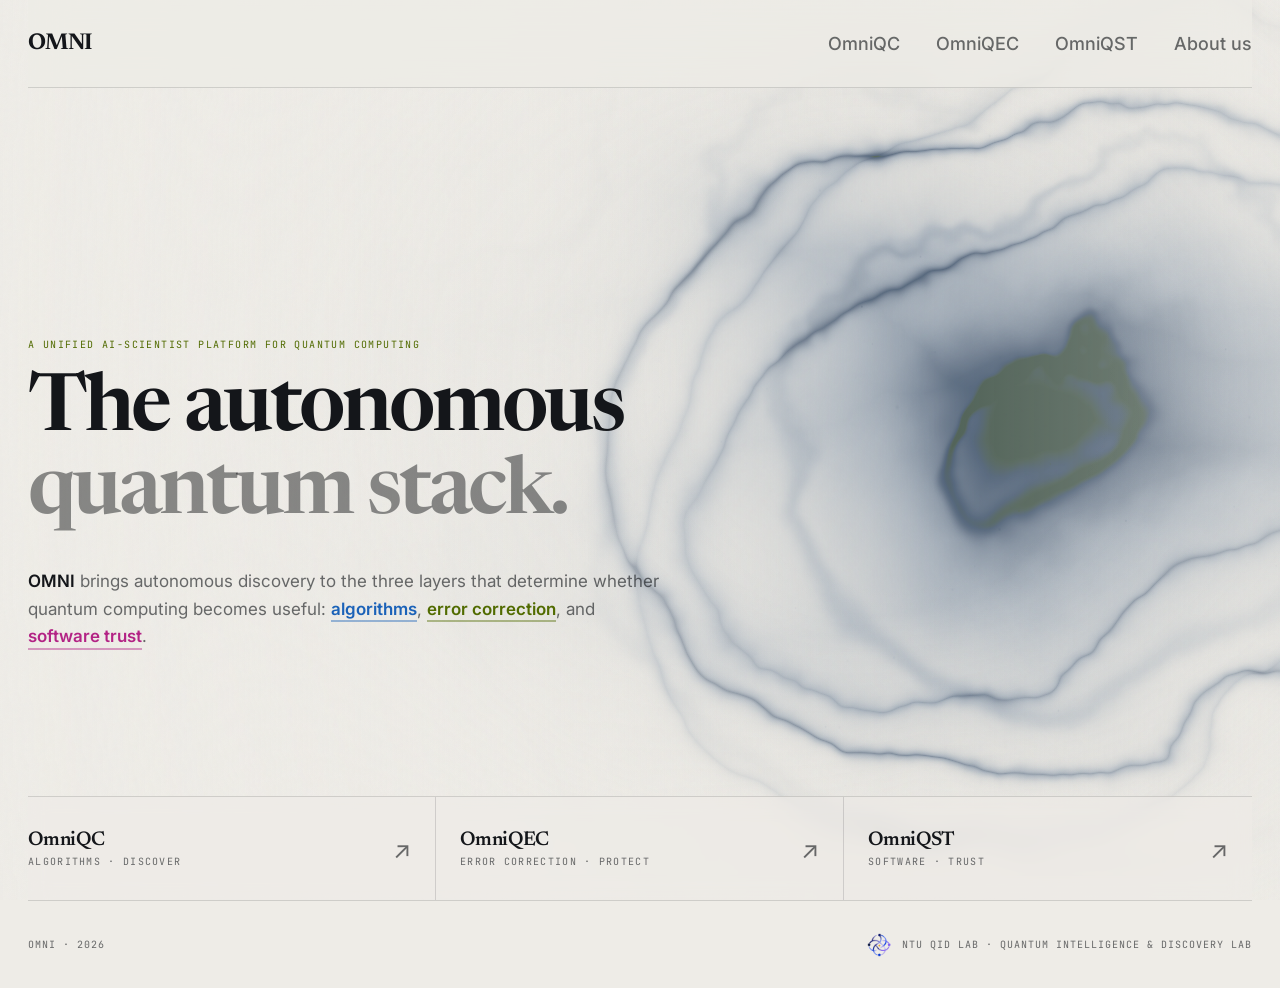
==== commit b55d094a: "2026-10-30" ====
--- a/index.html
+++ b/index.html
@@ -103,7 +103,7 @@
     <a href="omniqc.html">OmniQC</a>
     <a href="omniqec.html">OmniQEC</a>
     <a href="omniqst.html">OmniQST</a>
-  <a href="people.html">People</a></div>
+  <a href="people.html">About us</a></div>
 </nav>
 
 <section class="hero">
@@ -129,7 +129,7 @@
 
 <footer>
   <span>OMNI · 2026</span>
-  <span class="lab"><img class="ntu" src="assets/ntu-logo.svg" alt="Nanyang Technological University" onerror="this.remove()">NTU QID Lab · Quantum Intelligence Discovery Lab</span>
+  <a class="lab" href="people.html"><img class="ntu" src="assets/ntu-logo.svg" alt="Nanyang Technological University" onerror="this.remove()"><img class="qid" src="assets/qid-lab-mark.png" alt="" width="24" height="24">NTU QID Lab · Quantum Intelligence &amp; Discovery Lab</a>
 </footer>
 </div>
 
--- a/assets/omni.css
+++ b/assets/omni.css
@@ -212,6 +212,94 @@
 .note a{color:var(--accent-ink);border-bottom:1px solid rgba(var(--accent-rgb),.35)}
 .figcap{font:10px var(--mono);letter-spacing:.1em;text-transform:uppercase;color:var(--muted);padding:0 26px 16px}
 
+/* ---------- motifs ----------
+   Small animated SVG schematics (OmniQC challenges, OmniQST papers). Deliberately
+   unlabelled: no axes, ticks or numbers, so a motif is never mistaken for a
+   result. Pages size and frame the .viz box; the primitives live here. */
+.viz .hair{stroke:var(--hair);stroke-width:1}
+.viz .dim{fill:var(--dim)}
+.viz .acc{fill:var(--accent)}
+.viz .line{fill:none;stroke:var(--accent);stroke-width:2;stroke-linejoin:round;stroke-linecap:round}
+.viz .flip-b{opacity:.14}
+.viz .wire{fill:none;stroke:var(--hair);stroke-width:1.5}
+.viz .edge{fill:none;stroke:var(--hair);stroke-width:1.25}
+.viz .band{fill:var(--accent);opacity:.10}
+
+/* Animation runs only while the card is on screen, and the un-animated state
+   is the meaningful one — so prefers-reduced-motion (handled globally
+   further down this file) leaves a readable still image rather than a blank box. */
+.viz.run .draw{stroke-dasharray:var(--len);stroke-dashoffset:var(--len);
+  animation:vdraw 4.4s ease-in-out infinite}
+.viz.run .pulse{animation:vpulse 4.4s ease-in-out infinite}
+.viz.run .sweep{animation:vsweep 5s cubic-bezier(.5,0,.5,1) infinite}
+.viz.run .drop{animation:vdrop 5s cubic-bezier(.5,0,.5,1) infinite}
+.viz.run .flip-a{animation:vflipA 4.6s ease-in-out infinite}
+.viz.run .flip-b{animation:vflipB 4.6s ease-in-out infinite}
+.viz.run .breathe{animation:vbreathe 5.2s ease-in-out infinite}
+@keyframes vdraw{0%{stroke-dashoffset:var(--len)}45%,100%{stroke-dashoffset:0}}
+@keyframes vpulse{0%,42%{opacity:0;r:2}58%{opacity:1;r:4.6}72%,100%{opacity:1;r:3.6}}
+@keyframes vsweep{0%{transform:translateX(0)}70%,100%{transform:translateX(186px)}}
+@keyframes vdrop{0%,32%{opacity:1}56%,100%{opacity:.16}}
+@keyframes vflipA{0%,44%{opacity:1}56%,100%{opacity:.14}}
+@keyframes vflipB{0%,44%{opacity:.14}56%,100%{opacity:1}}
+@keyframes vbreathe{0%,100%{transform:scaleX(1)}50%{transform:scaleX(1.34)}}
+
+/* With reduced motion the animation is killed globally (omni.css), but the
+   dash offset that the draw animation consumes would survive and leave the
+   frontier line invisible. Restore the finished state instead. */
+@media(prefers-reduced-motion:reduce){
+  .viz .draw{stroke-dasharray:none!important;stroke-dashoffset:0!important}
+  .viz .flip-b{opacity:.14}
+}
+
+/* ---------- paper panels (.pp) ----------
+   A tab panel that presents published work: a head (label, name, full title,
+   authors, motif), then background prose beside a column of facts and links.
+   Shared by OmniQST and OmniQEC. Everything sits on the paper — no cards. */
+.pp .k{font:10px var(--mono);letter-spacing:.14em;text-transform:uppercase;color:var(--accent-ink)}
+.pp .go{display:inline-block;margin-top:24px;font:11px var(--mono);letter-spacing:.08em;color:var(--accent-ink);
+  border-bottom:1px solid rgba(var(--accent-rgb),.35)}
+.pp .paperhead{display:grid;grid-template-columns:minmax(0,1fr) minmax(0,360px);gap:48px;align-items:end}
+.pp .paperhead .k{margin-bottom:18px}
+.pp .paperhead h2{margin:0}
+.pp .paperhead .sub{font:500 clamp(18px,1.6vw,22px)/1.35 var(--display);letter-spacing:-.012em;color:var(--ink);margin:14px 0 0;max-width:46ch}
+.pp .paperhead .by{font-size:13px;line-height:1.6;color:var(--muted);margin:12px 0 0;max-width:80ch}
+.pp .paper{display:grid;grid-template-columns:minmax(0,1fr) minmax(220px,300px);gap:64px;align-items:start;
+  border-top:1px solid var(--hair);padding-top:40px}
+.pp .paper :is(h3,h4){font:10px var(--mono);letter-spacing:.14em;text-transform:uppercase;color:var(--muted);margin:0 0 16px;font-weight:400}
+.pp .paper p{font-size:15px;line-height:1.7;color:var(--muted);margin:0 0 18px;max-width:64ch}
+.pp .paper p b{color:var(--ink);font-weight:600}
+.pp .links{display:flex;align-items:center;gap:22px;flex-wrap:wrap;margin-top:30px}
+.pp .links .go{margin-top:0}
+.pp .facts{margin:0}
+.pp .facts div{padding:18px 0;border-bottom:1px solid var(--hair)}
+.pp .facts div:first-child{padding-top:0}
+.pp .facts dt{font:10px var(--mono);letter-spacing:.12em;text-transform:uppercase;color:var(--muted)}
+.pp .facts dd{margin:10px 0 0;font:600 34px/1 var(--display);letter-spacing:-.03em}
+.pp .facts dd.t{font:600 19px/1.3 var(--display);letter-spacing:-.01em}
+.pp .facts dd.n{margin-top:7px;font:400 13px/1.5 var(--sans);letter-spacing:0;color:var(--muted)}
+/* a component panel can list several works, each with its own head */
+.pp .work{margin-top:72px}
+.pp .workhead{margin-bottom:28px}
+.pp .workhead .k{margin-bottom:14px}
+.pp .workhead h3{font-family:var(--display);font-size:clamp(28px,2.6vw,38px);font-weight:600;line-height:1.1;letter-spacing:-.028em;margin:0}
+.pp .workhead .sub{font:500 clamp(17px,1.4vw,20px)/1.35 var(--display);letter-spacing:-.01em;color:var(--ink);margin:12px 0 0;max-width:52ch}
+.pp .workhead .by{font-size:13px;line-height:1.6;color:var(--muted);margin:10px 0 0;max-width:80ch}
+/* the motif box beside a paper head, tinted with the page accent; each page
+   choreographs its own motifs */
+.qviz{width:100%;height:auto;border-radius:3px;background:rgba(var(--accent-rgb),.035);
+  border:1px solid rgba(var(--accent-rgb),.14)}
+.qviz .doc{fill:none;stroke:var(--dim);stroke-width:1.25}
+.qviz .code line{stroke:var(--dim);stroke-width:1.5;stroke-linecap:round}
+.qviz .feed{fill:none;stroke:var(--accent);stroke-width:1.5;stroke-dasharray:3 3;opacity:.7}
+.qviz .ring{fill:none;stroke:var(--accent);stroke-width:1.5}
+.qviz .qring,.qviz .qpop{transform-box:fill-box;transform-origin:center}
+@media(max-width:860px){
+  .pp .paperhead{grid-template-columns:1fr;gap:28px}
+  .pp .paper{grid-template-columns:1fr;gap:36px}
+  .qviz{max-width:440px}
+}
+
 /* ---------- status panel ---------- */
 .statusbox{width:min(100%,440px);border:1px solid var(--hair);border-radius:4px;
   background:var(--card);padding:24px;box-shadow:var(--shadow)}
@@ -229,6 +317,8 @@
   text-transform:uppercase;letter-spacing:.1em}
 .lab{display:inline-flex;align-items:center;gap:11px}
 .ntu{height:20px;width:auto;opacity:.95;flex:none}
+.qid{height:24px;width:24px;flex:none}   /* QID Lab mark, assets/qid-lab-mark.png */
+a.lab:hover{color:var(--ink)}
 
 /* ---------- responsive ---------- */
 /* an 8-tab bar at full size just overflows 1024px — tighten rather than scroll */
